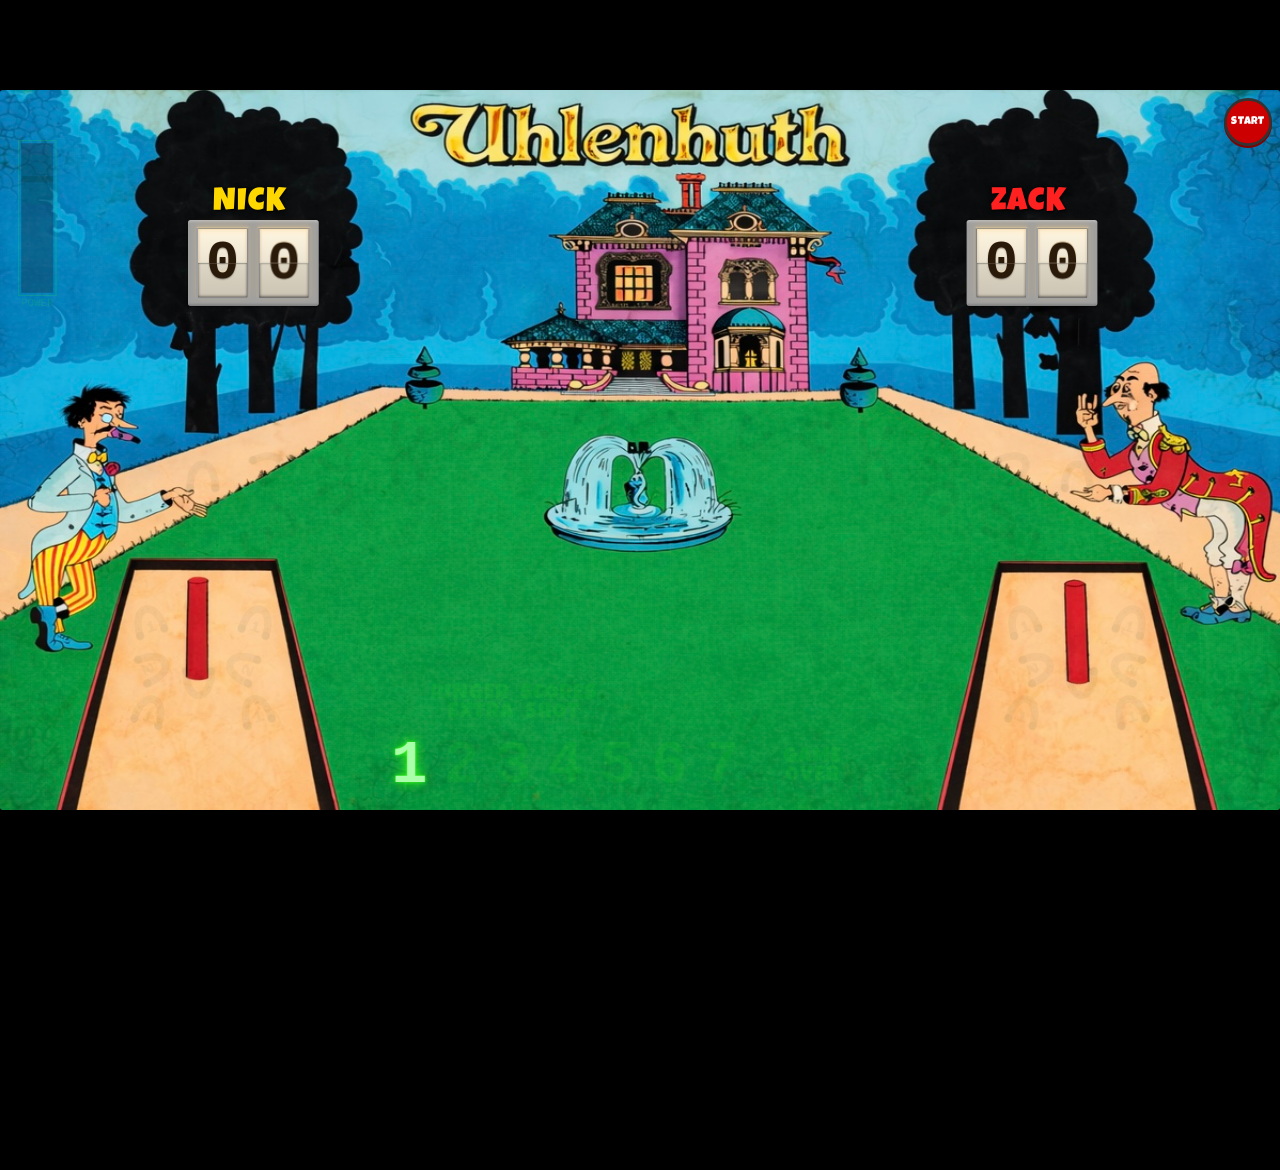
==== index.html @ fbfabd57 "Add sound system, power meter, and full-screen UI overhaul Rework game to 1920x1080 full-screen layo" ====
<!DOCTYPE html>
<html lang="en">
<head>
    <meta charset="UTF-8">
    <meta name="viewport" content="width=device-width, initial-scale=1.0">
    <title>Ringer</title>
    <link rel="stylesheet" href="css/style.css">
    <link href="https://fonts.googleapis.com/css2?family=Press+Start+2P&family=Luckiest+Guy&display=swap" rel="stylesheet">
</head>
<body>
    <div id="game-container">
        <canvas id="game-canvas"></canvas>

        <!-- Player 1 label + score ticker (left tree silhouette) -->
        <div class="player-label" id="label-p1">Nick</div>
        <div class="score-ticker" id="score-p1">
            <div class="digit" id="p1-tens">0</div>
            <div class="digit" id="p1-ones">0</div>
        </div>

        <!-- Player 2 label + score ticker (right tree silhouette) -->
        <div class="player-label" id="label-p2">Zack</div>
        <div class="score-ticker" id="score-p2">
            <div class="digit" id="p2-tens">0</div>
            <div class="digit" id="p2-ones">0</div>
        </div>

        <!-- Start button (demo) -->
        <button id="start-btn">START</button>
    </div>

    <script src="js/config.js"></script>
    <script src="js/flightpath.js"></script>
    <script src="js/horseshoe.js"></script>
    <script src="js/powermeter.js"></script>
    <script src="js/sound.js"></script>
    <script src="js/scoreticker.js"></script>
    <script src="js/game.js"></script>
    <script src="js/main.js"></script>
</body>
</html>
---- css/style.css ----
/* ============================================================
   Ringer — Styles
   ============================================================ */

* {
    margin: 0;
    padding: 0;
    box-sizing: border-box;
}

body {
    background: #000;
    overflow: hidden;
    cursor: default;
    user-select: none;
}

#game-container {
    position: relative;
    width: 1920px;
    height: 1080px;
    background-image: url('../images/new-game-background.jpg');
    background-size: 1920px 1080px;
    background-repeat: no-repeat;
    border-radius: 4px;
    overflow: hidden;
}

#game-canvas {
    position: absolute;
    top: 0;
    left: 0;
    width: 1920px;
    height: 1080px;
}

/* --- Player Labels --- */

.player-label {
    position: absolute;
    z-index: 10;
    font-family: 'Luckiest Guy', cursive;
    font-size: 48px;
    font-weight: normal;
    text-transform: uppercase;
    text-align: center;
    text-shadow:
        0 0 8px rgba(0,0,0,0.8),
        2px 2px 2px rgba(0,0,0,0.6);
    letter-spacing: 2px;
}

#label-p1 {
    left: 282px;
    top: 146px;
    width: 186px;
    color: #ffd700;
}

#label-p2 {
    left: 1450px;
    top: 146px;
    width: 186px;
    color: #ff2020;
}

/* --- Score Tickers --- */

.score-ticker {
    position: absolute;
    display: flex;
    gap: 12px;
    z-index: 10;
    padding: 10px 12px;
    background: #a0a0a0;
    border-radius: 4px;
    box-shadow:
        inset 0 2px 4px rgba(255,255,255,0.4),
        inset 0 -2px 4px rgba(0,0,0,0.3),
        0 1px 3px rgba(0,0,0,0.5);
}

#score-p1 {
    left: 282px;
    top: 195px;
}

#score-p2 {
    left: 1450px;
    top: 195px;
}

.digit {
    width: 80px;
    height: 109px;
    border: 3px solid #a0a0a0;
    border-top-color: #c8b898;
    border-radius: 3px;
    position: relative;
    overflow: hidden;
    perspective: 200px;
    background: #666;  /* visible as the split-line gap */
    box-shadow:
        0 -4px 12px rgba(255,200,100,0.2),
        0 -1px 4px rgba(255,220,150,0.15);
}

/* Shared styles for all flap faces */
.digit-upper,
.digit-lower,
.flap {
    position: absolute;
    left: 0;
    right: 0;
    height: 50%;        /* each half = 54.5px */
    color: #2a1a0a;
    font-family: 'Courier New', monospace;
    font-size: 83px;
    font-weight: bold;
    text-align: center;
    line-height: 109px;  /* full height so text is vertically centered across both halves */
    text-shadow:
        0 -1px 1px rgba(255,220,160,0.5),
        0 1px 2px rgba(0,0,0,0.4);
    backface-visibility: hidden;
    overflow: hidden;
}

/* --- Static upper half --- */
.digit-upper {
    top: 0;
    background: linear-gradient(to bottom, #fff6e0, #ece4d2);
    box-shadow:
        inset 0 4px 8px rgba(255,210,140,0.35),
        inset 0 1px 2px rgba(255,230,180,0.5),
        inset 2px 0 3px rgba(0,0,0,0.12),
        inset -2px 0 3px rgba(0,0,0,0.12);
}

/* --- Static lower half --- */
.digit-lower {
    bottom: 0;
    background: linear-gradient(to bottom, #ddd6c4, #ccc4b4);
    line-height: 0px;   /* shift text up so bottom half of glyph shows */
    box-shadow:
        inset 0 -2px 4px rgba(0,0,0,0.35),
        inset 2px 0 3px rgba(0,0,0,0.18),
        inset -2px 0 3px rgba(0,0,0,0.18);
}

/* --- Falling flap (top half, old value, folds downward) --- */
.flap-fall {
    top: 0;
    background: linear-gradient(to bottom, #fff6e0, #ece4d2);
    transform-origin: bottom center;
    animation: flap-fold-down 400ms ease-in forwards;
    z-index: 2;
    box-shadow:
        inset 0 4px 8px rgba(255,210,140,0.35),
        inset 0 1px 2px rgba(255,230,180,0.5),
        inset 2px 0 3px rgba(0,0,0,0.12),
        inset -2px 0 3px rgba(0,0,0,0.12);
}

/* --- Rising flap (bottom half, new value, folds up into place) --- */
.flap-rise {
    bottom: 0;
    background: linear-gradient(to bottom, #ddd6c4, #ccc4b4);
    line-height: 0px;
    transform-origin: top center;
    animation: flap-fold-up 400ms ease-out forwards;
    z-index: 2;
    box-shadow:
        inset 0 -2px 4px rgba(0,0,0,0.35),
        inset 2px 0 3px rgba(0,0,0,0.18),
        inset -2px 0 3px rgba(0,0,0,0.18);
}

@keyframes flap-fold-down {
    0%   { transform: rotateX(0deg); }
    100% { transform: rotateX(-90deg); }
}

@keyframes flap-fold-up {
    0%   { transform: rotateX(90deg); }
    100% { transform: rotateX(0deg); }
}

/* --- Start Button (Arcade) --- */

#start-btn {
    position: absolute;
    top: 12px;
    right: 12px;
    z-index: 20;
    width: 72px;
    height: 72px;
    border-radius: 50%;
    font-family: 'Luckiest Guy', cursive;
    font-size: 16px;
    letter-spacing: 1px;
    color: #fff;
    background: #cc0000;
    border: 4px solid #333;
    cursor: pointer;
    box-shadow: 0 3px 0 #800000;
    transition: all 0.1s ease;
}

#start-btn:hover {
    background: #dd1111;
}

#start-btn:active {
    transform: translateY(2px);
    box-shadow: 0 1px 0 #800000;
}
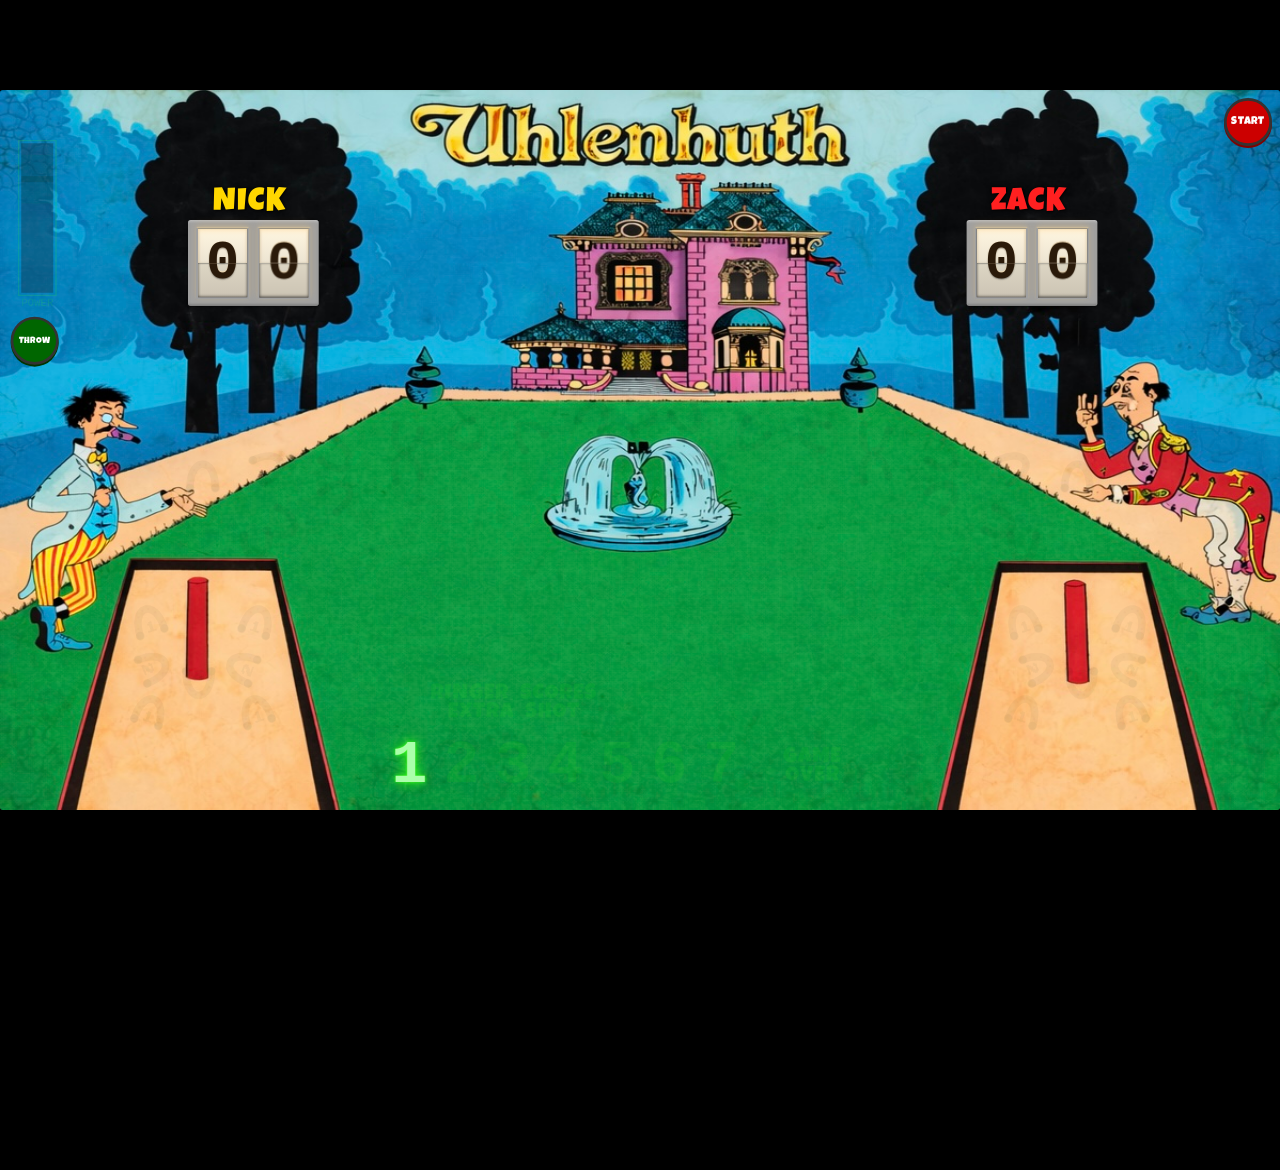
==== commit 6d20ed65: "Add THROW button below power meter for click-and-hold input Provides an alternative to spacebar — us" ====
--- a/index.html
+++ b/index.html
@@ -27,6 +27,9 @@
 
         <!-- Start button (demo) -->
         <button id="start-btn">START</button>
+
+        <!-- Throw button (press-and-hold, like spacebar) -->
+        <button id="throw-btn">THROW</button>
     </div>
 
     <script src="js/config.js"></script>
--- a/css/style.css
+++ b/css/style.css
@@ -215,3 +215,33 @@
     transform: translateY(2px);
     box-shadow: 0 1px 0 #800000;
 }
+
+/* --- Throw Button (below power meter) --- */
+
+#throw-btn {
+    position: absolute;
+    left: 16px;
+    top: 340px;
+    z-index: 20;
+    width: 72px;
+    height: 72px;
+    border-radius: 50%;
+    font-family: 'Luckiest Guy', cursive;
+    font-size: 13px;
+    letter-spacing: 1px;
+    color: #fff;
+    background: #006600;
+    border: 4px solid #333;
+    cursor: pointer;
+    box-shadow: 0 3px 0 #003300;
+    transition: all 0.1s ease;
+}
+
+#throw-btn:hover {
+    background: #008800;
+}
+
+#throw-btn:active {
+    transform: translateY(2px);
+    box-shadow: 0 1px 0 #003300;
+}
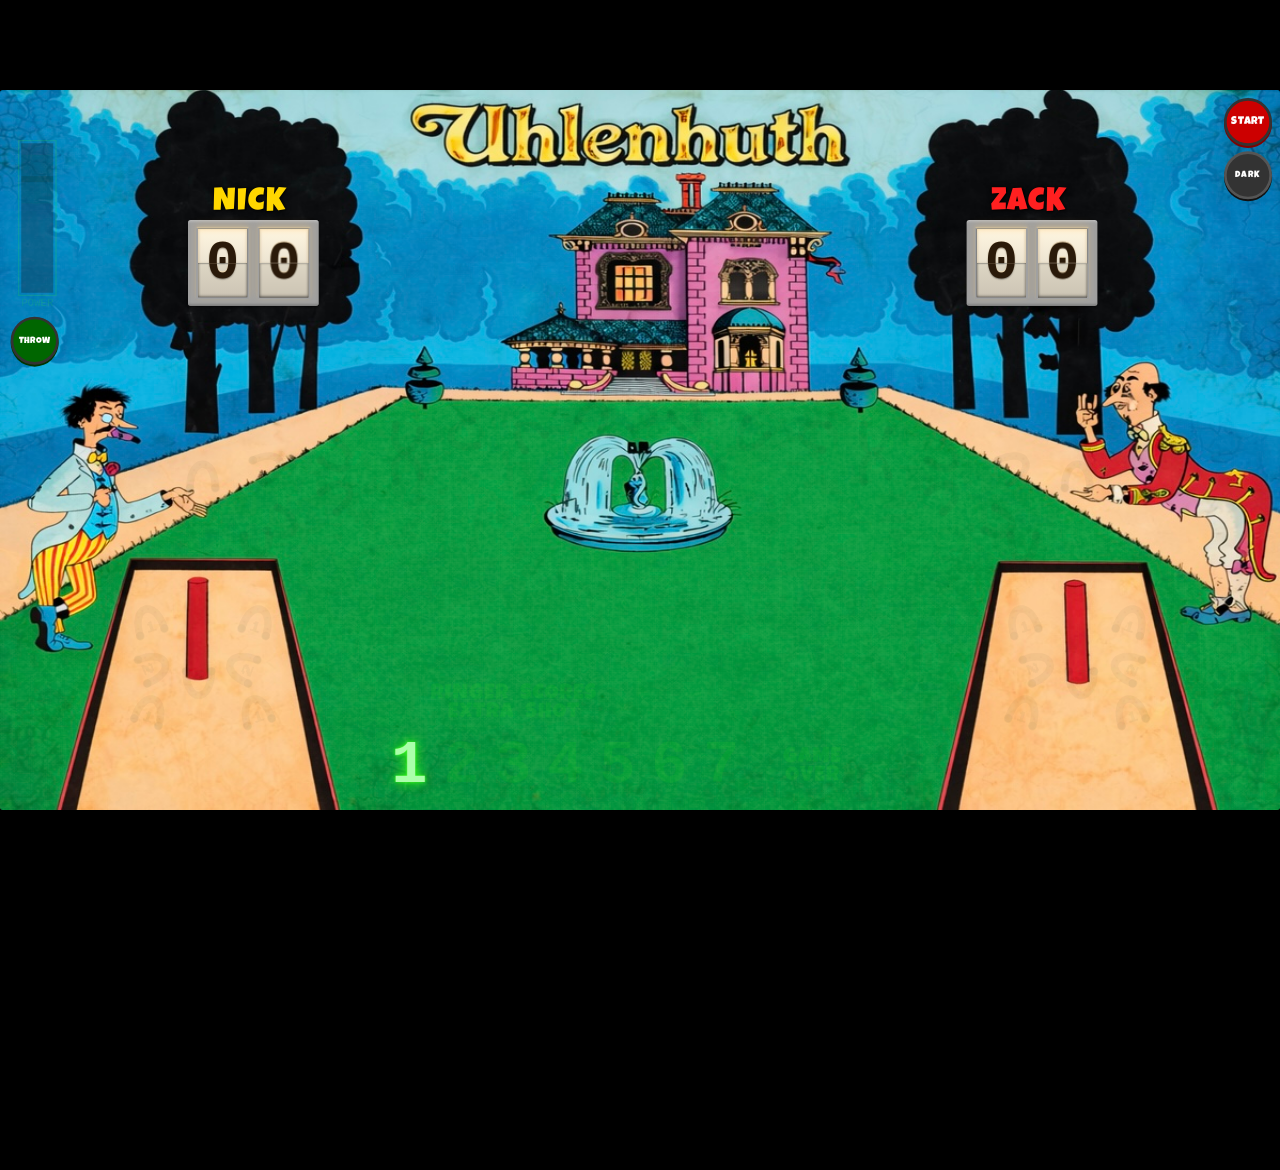
==== commit 43f36361: "Add dark mode overlay that dims background while preserving neon glow Adds a togglable semi-transpar" ====
--- a/index.html
+++ b/index.html
@@ -9,6 +9,7 @@
 </head>
 <body>
     <div id="game-container">
+        <div id="dark-overlay"></div>
         <canvas id="game-canvas"></canvas>
 
         <!-- Player 1 label + score ticker (left tree silhouette) -->
@@ -30,6 +31,9 @@
 
         <!-- Throw button (press-and-hold, like spacebar) -->
         <button id="throw-btn">THROW</button>
+
+        <!-- Dark mode toggle -->
+        <button id="dark-btn" title="Toggle Dark Mode (D)">DARK</button>
     </div>
 
     <script src="js/config.js"></script>
--- a/css/style.css
+++ b/css/style.css
@@ -32,6 +32,54 @@
     left: 0;
     width: 1920px;
     height: 1080px;
+    z-index: 2;
+}
+
+/* --- Dark Mode Overlay --- */
+
+#dark-overlay {
+    position: absolute;
+    top: 0;
+    left: 0;
+    width: 1920px;
+    height: 1080px;
+    background: rgba(0, 0, 0, 0.75);
+    z-index: 1;
+    pointer-events: none;
+    opacity: 0;
+    transition: opacity 0.3s ease;
+}
+
+#dark-overlay.active {
+    opacity: 1;
+}
+
+#dark-btn {
+    position: absolute;
+    top: 92px;
+    right: 12px;
+    z-index: 20;
+    width: 72px;
+    height: 72px;
+    border-radius: 50%;
+    font-family: 'Luckiest Guy', cursive;
+    font-size: 14px;
+    letter-spacing: 1px;
+    color: #fff;
+    background: #333;
+    border: 4px solid #555;
+    cursor: pointer;
+    box-shadow: 0 3px 0 #111;
+    transition: all 0.1s ease;
+}
+
+#dark-btn:hover {
+    background: #444;
+}
+
+#dark-btn:active {
+    transform: translateY(2px);
+    box-shadow: 0 1px 0 #111;
 }
 
 /* --- Player Labels --- */
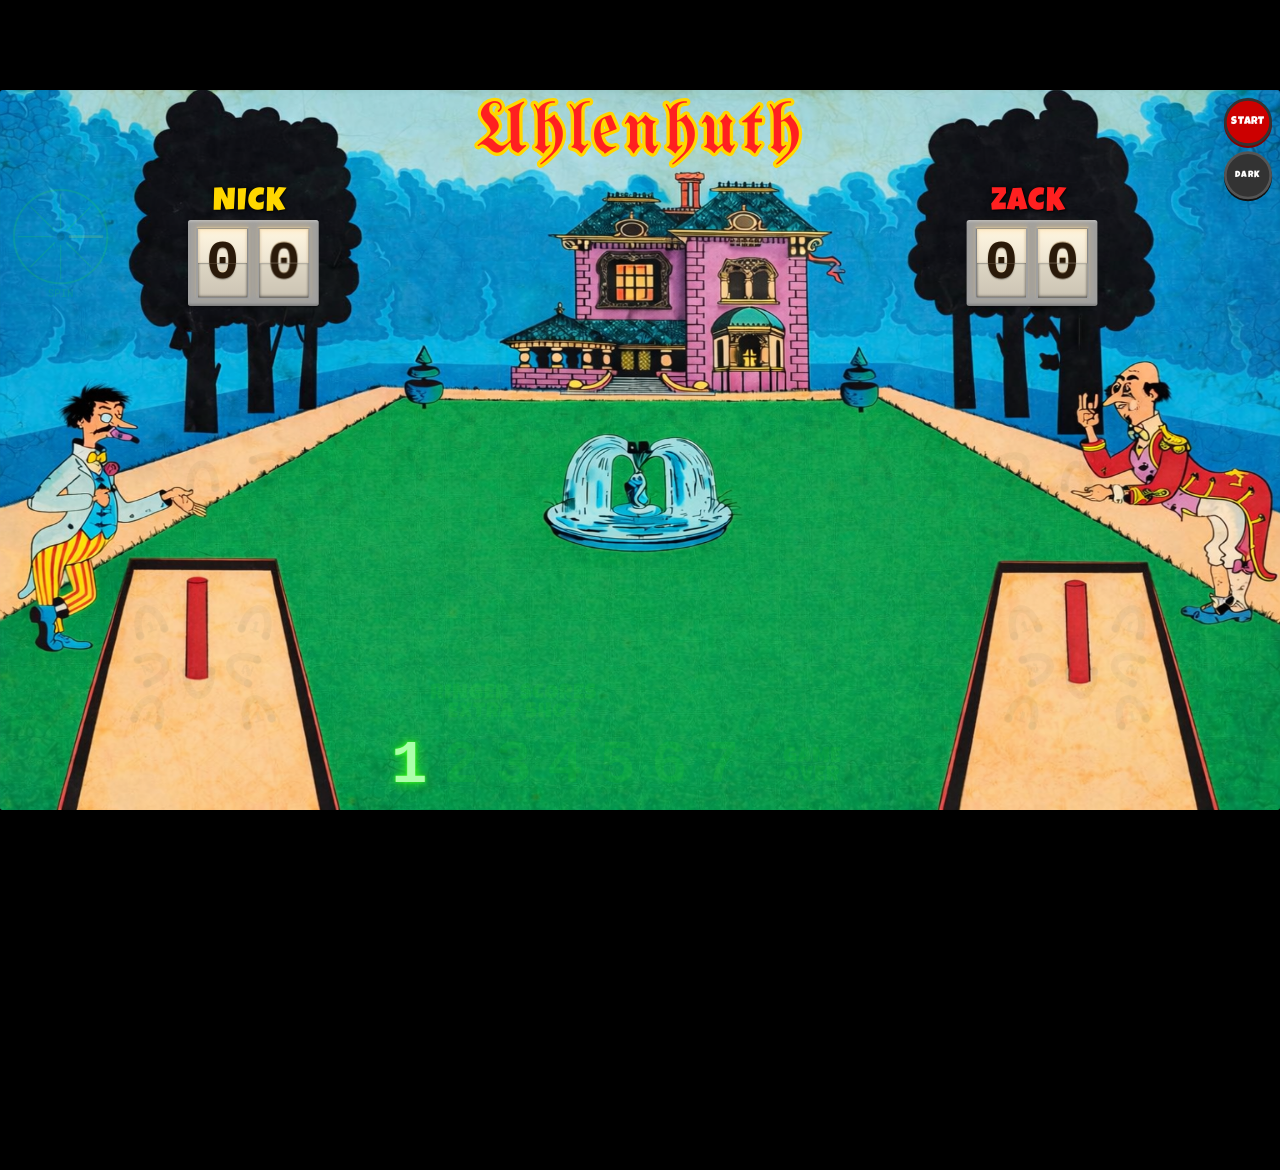
==== commit 99a7cd71: "Replace power meter with spinner wheel and add title text Swap the press-and-hold throw mechanic for" ====
--- a/index.html
+++ b/index.html
@@ -5,11 +5,12 @@
     <meta name="viewport" content="width=device-width, initial-scale=1.0">
     <title>Ringer</title>
     <link rel="stylesheet" href="css/style.css">
-    <link href="https://fonts.googleapis.com/css2?family=Press+Start+2P&family=Luckiest+Guy&display=swap" rel="stylesheet">
+    <link href="https://fonts.googleapis.com/css2?family=Press+Start+2P&family=Luckiest+Guy&family=UnifrakturMaguntia&display=swap" rel="stylesheet">
 </head>
 <body>
     <div id="game-container">
         <div id="dark-overlay"></div>
+        <div id="title-uhlenhuth">Uhlenhuth</div>
         <canvas id="game-canvas"></canvas>
 
         <!-- Player 1 label + score ticker (left tree silhouette) -->
@@ -29,9 +30,6 @@
         <!-- Start button (demo) -->
         <button id="start-btn">START</button>
 
-        <!-- Throw button (press-and-hold, like spacebar) -->
-        <button id="throw-btn">THROW</button>
-
         <!-- Dark mode toggle -->
         <button id="dark-btn" title="Toggle Dark Mode (D)">DARK</button>
     </div>
@@ -40,6 +38,7 @@
     <script src="js/flightpath.js"></script>
     <script src="js/horseshoe.js"></script>
     <script src="js/powermeter.js"></script>
+    <script src="js/spinnerwheel.js"></script>
     <script src="js/sound.js"></script>
     <script src="js/scoreticker.js"></script>
     <script src="js/game.js"></script>
--- a/css/style.css
+++ b/css/style.css
@@ -19,7 +19,7 @@
     position: relative;
     width: 1920px;
     height: 1080px;
-    background-image: url('../images/new-game-background.jpg');
+    background-image: url('../images/no-hoot.png');
     background-size: 1920px 1080px;
     background-repeat: no-repeat;
     border-radius: 4px;
@@ -82,6 +82,33 @@
     box-shadow: 0 1px 0 #111;
 }
 
+/* --- Title Text --- */
+
+#title-uhlenhuth {
+    position: absolute;
+    top: 7px;
+    left: 50%;
+    transform: translateX(-50%);
+    z-index: 10;
+    font-family: 'UnifrakturMaguntia', cursive;
+    font-size: 110px;
+    font-weight: normal;
+    letter-spacing: 6px;
+    white-space: nowrap;
+    color: #ff2020;
+    -webkit-text-stroke: 10px #ffd700;
+    paint-order: stroke fill;
+    transition: text-shadow 0.3s ease;
+}
+
+#dark-overlay.active ~ #title-uhlenhuth {
+    text-shadow:
+        0 0 4px rgba(255,32,32,0.6),
+        0 0 10px rgba(255,32,32,0.6),
+        0 0 18px rgba(255,32,32,0.18),
+        0 0 30px rgba(255,32,32,0.1);
+}
+
 /* --- Player Labels --- */
 
 .player-label {
@@ -266,30 +293,3 @@
 
 /* --- Throw Button (below power meter) --- */
 
-#throw-btn {
-    position: absolute;
-    left: 16px;
-    top: 340px;
-    z-index: 20;
-    width: 72px;
-    height: 72px;
-    border-radius: 50%;
-    font-family: 'Luckiest Guy', cursive;
-    font-size: 13px;
-    letter-spacing: 1px;
-    color: #fff;
-    background: #006600;
-    border: 4px solid #333;
-    cursor: pointer;
-    box-shadow: 0 3px 0 #003300;
-    transition: all 0.1s ease;
-}
-
-#throw-btn:hover {
-    background: #008800;
-}
-
-#throw-btn:active {
-    transform: translateY(2px);
-    box-shadow: 0 1px 0 #003300;
-}
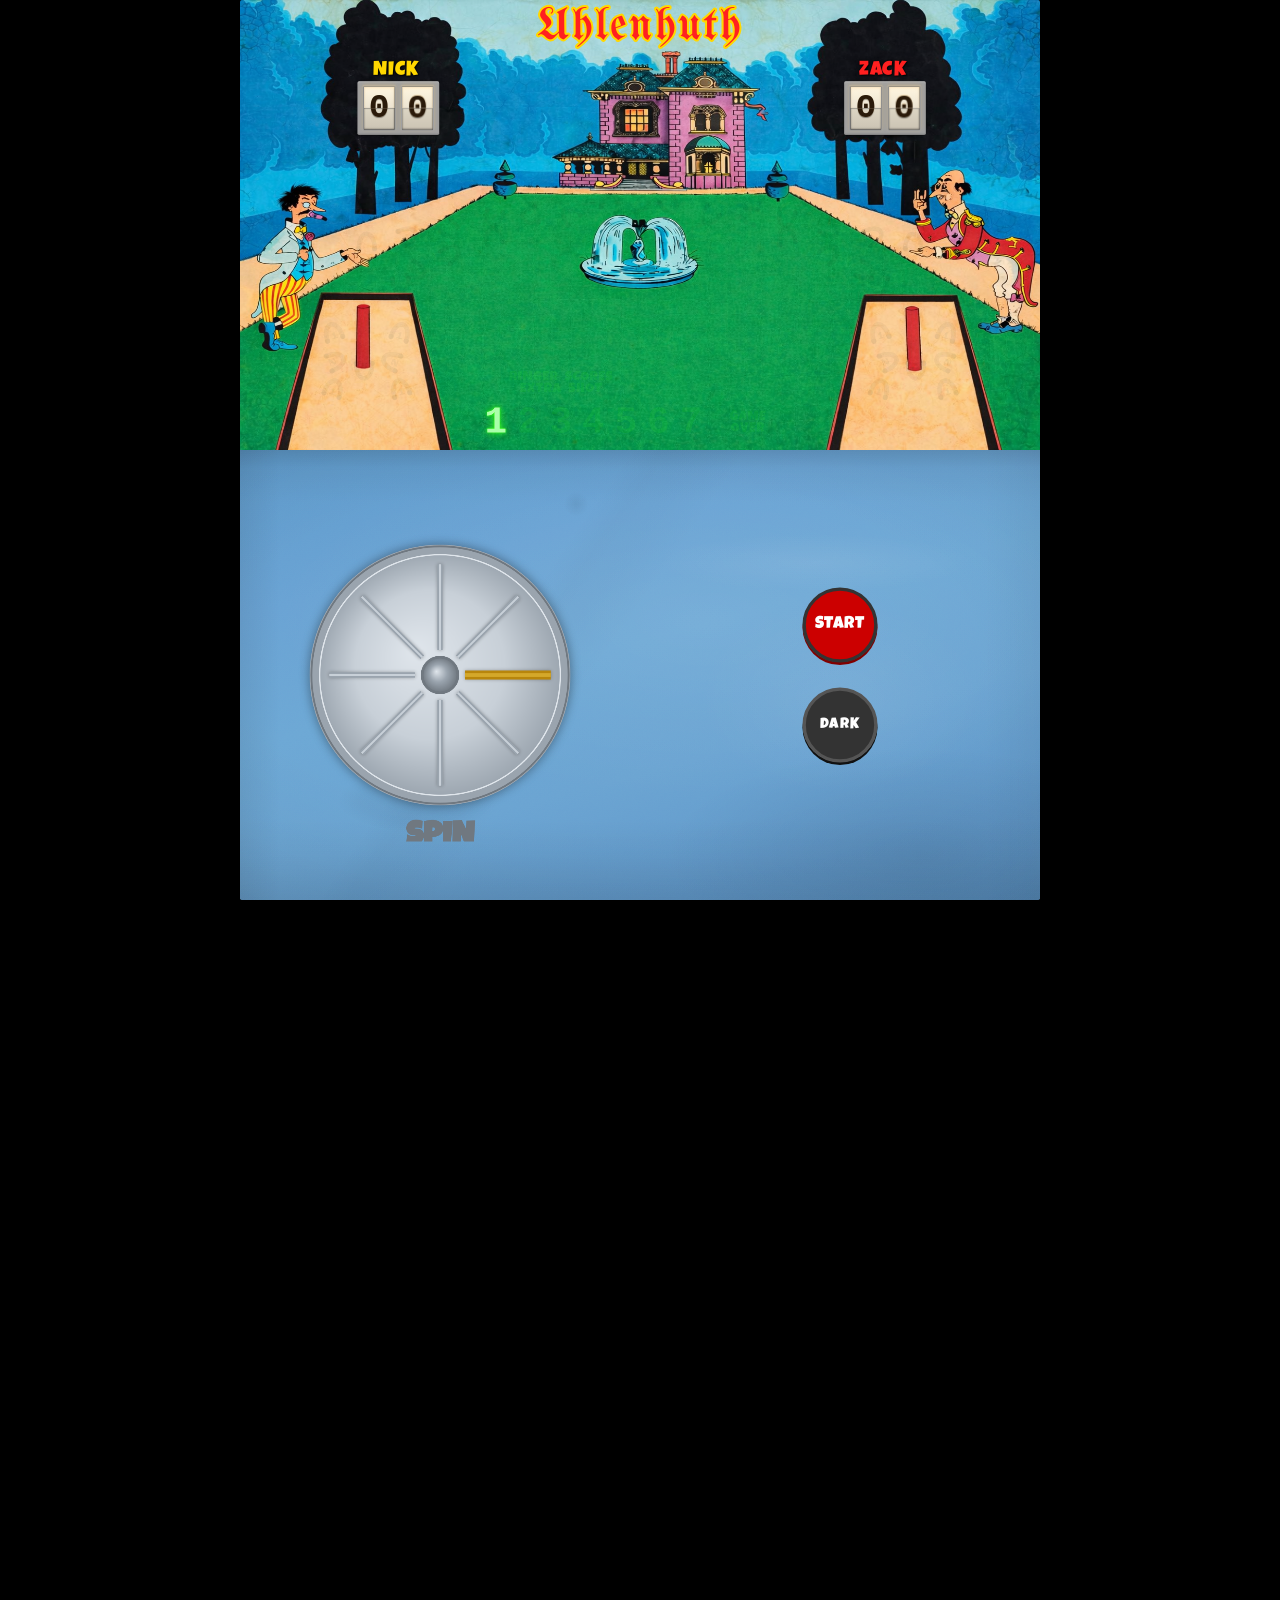
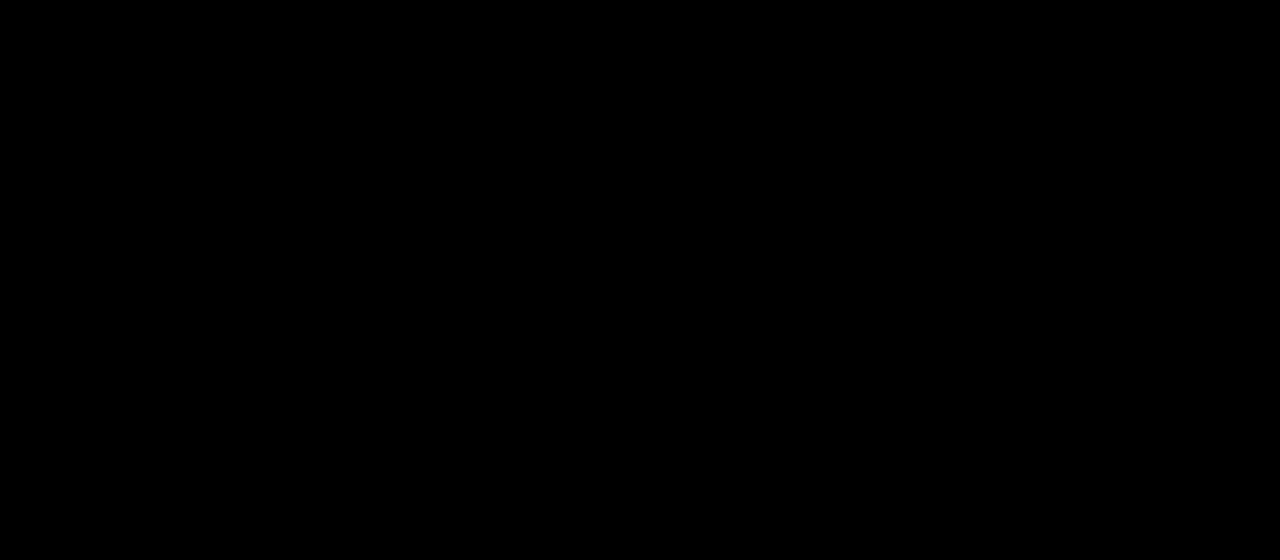
==== commit 0ec8da80: "Add arcade cabinet panel with dedicated spinner canvas and metallic wheel Move spinner wheel, start " ====
--- a/index.html
+++ b/index.html
@@ -8,30 +8,37 @@
     <link href="https://fonts.googleapis.com/css2?family=Press+Start+2P&family=Luckiest+Guy&family=UnifrakturMaguntia&display=swap" rel="stylesheet">
 </head>
 <body>
-    <div id="game-container">
-        <div id="dark-overlay"></div>
-        <div id="title-uhlenhuth">Uhlenhuth</div>
-        <canvas id="game-canvas"></canvas>
+    <div id="game-wrapper">
+        <div id="game-container">
+            <div id="dark-overlay"></div>
+            <div id="title-uhlenhuth">Uhlenhuth</div>
+            <canvas id="game-canvas"></canvas>
 
-        <!-- Player 1 label + score ticker (left tree silhouette) -->
-        <div class="player-label" id="label-p1">Nick</div>
-        <div class="score-ticker" id="score-p1">
-            <div class="digit" id="p1-tens">0</div>
-            <div class="digit" id="p1-ones">0</div>
+            <!-- Player 1 label + score ticker (left tree silhouette) -->
+            <div class="player-label" id="label-p1">Nick</div>
+            <div class="score-ticker" id="score-p1">
+                <div class="digit" id="p1-tens">0</div>
+                <div class="digit" id="p1-ones">0</div>
+            </div>
+
+            <!-- Player 2 label + score ticker (right tree silhouette) -->
+            <div class="player-label" id="label-p2">Zack</div>
+            <div class="score-ticker" id="score-p2">
+                <div class="digit" id="p2-tens">0</div>
+                <div class="digit" id="p2-ones">0</div>
+            </div>
         </div>
 
-        <!-- Player 2 label + score ticker (right tree silhouette) -->
-        <div class="player-label" id="label-p2">Zack</div>
-        <div class="score-ticker" id="score-p2">
-            <div class="digit" id="p2-tens">0</div>
-            <div class="digit" id="p2-ones">0</div>
+        <!-- Arcade Cabinet Panel -->
+        <div id="cabinet-panel">
+            <div id="cabinet-left">
+                <canvas id="spinner-canvas"></canvas>
+            </div>
+            <div id="cabinet-right">
+                <button id="start-btn">START</button>
+                <button id="dark-btn" title="Toggle Dark Mode (D)">DARK</button>
+            </div>
         </div>
-
-        <!-- Start button (demo) -->
-        <button id="start-btn">START</button>
-
-        <!-- Dark mode toggle -->
-        <button id="dark-btn" title="Toggle Dark Mode (D)">DARK</button>
     </div>
 
     <script src="js/config.js"></script>
--- a/css/style.css
+++ b/css/style.css
@@ -15,6 +15,12 @@
     user-select: none;
 }
 
+#game-wrapper {
+    position: relative;
+    width: 1920px;
+    height: 2160px;
+}
+
 #game-container {
     position: relative;
     width: 1920px;
@@ -22,8 +28,138 @@
     background-image: url('../images/no-hoot.png');
     background-size: 1920px 1080px;
     background-repeat: no-repeat;
-    border-radius: 4px;
+    border-radius: 4px 4px 0 0;
     overflow: hidden;
+}
+
+/* --- Arcade Cabinet Panel --- */
+
+#cabinet-panel {
+    width: 1920px;
+    height: 1080px;
+    background:
+        /* water stain / ring mark near bottom-left */
+        radial-gradient(ellipse 14% 10% at 22% 78%,
+            rgba(0,0,0,0.06) 0%,
+            rgba(0,0,0,0.03) 50%,
+            transparent 70%
+        ),
+        /* faded scuff — broad smear upper-right */
+        radial-gradient(ellipse 25% 8% at 72% 25%,
+            rgba(255,255,255,0.07) 0%,
+            transparent 80%
+        ),
+        /* dark blotch — small stain mid-left */
+        radial-gradient(ellipse 8% 12% at 15% 45%,
+            rgba(0,0,0,0.05) 0%,
+            transparent 70%
+        ),
+        /* lighter worn patch — where hands rest, right-center */
+        radial-gradient(ellipse 18% 22% at 75% 55%,
+            rgba(255,255,255,0.06) 0%,
+            rgba(255,255,255,0.02) 60%,
+            transparent 100%
+        ),
+        /* small dark spot near top center */
+        radial-gradient(circle 30px at 42% 12%,
+            rgba(0,0,0,0.06) 0%,
+            transparent 100%
+        ),
+        /* broad sun-bleached area — asymmetric, off-center */
+        radial-gradient(ellipse 55% 40% at 58% 38%,
+            rgba(255,255,255,0.07) 0%,
+            rgba(255,255,255,0.03) 50%,
+            transparent 100%
+        ),
+        /* worn shadow — bottom-right corner heavier than left */
+        radial-gradient(ellipse 40% 30% at 85% 90%,
+            rgba(0,0,0,0.09) 0%,
+            transparent 80%
+        ),
+        /* faint diagonal discoloration streak */
+        linear-gradient(125deg,
+            transparent 0%, transparent 35%,
+            rgba(0,0,0,0.025) 38%,
+            rgba(0,0,0,0.015) 42%,
+            transparent 46%,
+            transparent 100%
+        ),
+        /* worn edges — heavier top, uneven bottom */
+        linear-gradient(to bottom,
+            rgba(0,0,0,0.13) 0%,
+            rgba(0,0,0,0.04) 4%,
+            transparent 12%,
+            transparent 82%,
+            rgba(0,0,0,0.03) 90%,
+            rgba(0,0,0,0.10) 100%
+        ),
+        /* left edge slightly darker than right */
+        linear-gradient(to right,
+            rgba(0,0,0,0.07) 0%,
+            transparent 5%,
+            transparent 93%,
+            rgba(0,0,0,0.04) 100%
+        ),
+        /* asymmetric vignette — shifted toward bottom-right */
+        radial-gradient(ellipse 130% 110% at 45% 45%,
+            transparent 35%,
+            rgba(0,0,0,0.09) 100%
+        ),
+        /* base colour — organic diagonal variation */
+        linear-gradient(165deg,
+            #5f9bcc 0%,
+            #6aa3d4 25%,
+            #6da8d5 45%,
+            #6ba4d2 65%,
+            #6199cb 85%,
+            #5b93c5 100%
+        );
+    display: flex;
+    overflow: hidden;
+    border-radius: 0 0 4px 4px;
+    position: relative;
+}
+
+/* Noise grain overlay for texture */
+#cabinet-panel::before {
+    content: '';
+    position: absolute;
+    inset: 0;
+    background-image: url("data:image/svg+xml,%3Csvg xmlns='http://www.w3.org/2000/svg' width='300' height='300'%3E%3Cfilter id='n'%3E%3CfeTurbulence type='fractalNoise' baseFrequency='0.65' numOctaves='5' stitchTiles='stitch'/%3E%3C/filter%3E%3Crect width='100%25' height='100%25' filter='url(%23n)' opacity='0.15'/%3E%3C/svg%3E");
+    background-repeat: repeat;
+    mix-blend-mode: soft-light;
+    opacity: 0.35;
+    pointer-events: none;
+    z-index: 0;
+}
+
+/* Ensure children sit above the grain */
+#cabinet-panel > * {
+    position: relative;
+    z-index: 1;
+}
+
+#cabinet-left {
+    width: 960px;
+    height: 1080px;
+    display: flex;
+    align-items: center;
+    justify-content: center;
+}
+
+#spinner-canvas {
+    width: 800px;
+    height: 800px;
+}
+
+#cabinet-right {
+    width: 960px;
+    height: 1080px;
+    display: flex;
+    flex-direction: column;
+    align-items: center;
+    justify-content: center;
+    gap: 60px;
 }
 
 #game-canvas {
@@ -55,21 +191,17 @@
 }
 
 #dark-btn {
-    position: absolute;
-    top: 92px;
-    right: 12px;
-    z-index: 20;
-    width: 72px;
-    height: 72px;
+    width: 180px;
+    height: 180px;
     border-radius: 50%;
     font-family: 'Luckiest Guy', cursive;
-    font-size: 14px;
-    letter-spacing: 1px;
+    font-size: 36px;
+    letter-spacing: 2px;
     color: #fff;
     background: #333;
-    border: 4px solid #555;
+    border: 8px solid #555;
     cursor: pointer;
-    box-shadow: 0 3px 0 #111;
+    box-shadow: 0 6px 0 #111;
     transition: all 0.1s ease;
 }
 
@@ -78,8 +210,8 @@
 }
 
 #dark-btn:active {
-    transform: translateY(2px);
-    box-shadow: 0 1px 0 #111;
+    transform: translateY(4px);
+    box-shadow: 0 2px 0 #111;
 }
 
 /* --- Title Text --- */
@@ -109,6 +241,38 @@
         0 0 30px rgba(255,32,32,0.1);
 }
 
+#dark-overlay.active ~ .score-ticker {
+    background: #3a3a3a;
+    box-shadow:
+        inset 0 2px 4px rgba(255,255,255,0.08),
+        inset 0 -2px 4px rgba(0,0,0,0.5),
+        0 1px 3px rgba(0,0,0,0.7);
+    transition: background 0.3s ease, box-shadow 0.3s ease;
+}
+
+#dark-overlay.active ~ .score-ticker .digit-upper {
+    background: linear-gradient(to bottom, #fff6e0, #e8dcc8);
+    box-shadow:
+        inset 0 4px 10px rgba(255,210,140,0.5),
+        inset 0 1px 3px rgba(255,230,180,0.6),
+        inset 2px 0 3px rgba(0,0,0,0.12),
+        inset -2px 0 3px rgba(0,0,0,0.12);
+}
+
+#dark-overlay.active ~ .score-ticker .digit {
+    border-color: #4a4a4a;
+    border-top-color: #5a5248;
+}
+
+#dark-overlay.active ~ .score-ticker .digit-lower {
+    background: linear-gradient(to bottom, #d2cab8, #b8b0a0);
+    box-shadow:
+        inset 0 -3px 6px rgba(0,0,0,0.4),
+        inset 0 -1px 2px rgba(0,0,0,0.2),
+        inset 2px 0 3px rgba(0,0,0,0.2),
+        inset -2px 0 3px rgba(0,0,0,0.2);
+}
+
 /* --- Player Labels --- */
 
 .player-label {
@@ -153,6 +317,7 @@
         inset 0 2px 4px rgba(255,255,255,0.4),
         inset 0 -2px 4px rgba(0,0,0,0.3),
         0 1px 3px rgba(0,0,0,0.5);
+    transition: background 0.3s ease, box-shadow 0.3s ease;
 }
 
 #score-p1 {
@@ -264,21 +429,17 @@
 /* --- Start Button (Arcade) --- */
 
 #start-btn {
-    position: absolute;
-    top: 12px;
-    right: 12px;
-    z-index: 20;
-    width: 72px;
-    height: 72px;
+    width: 180px;
+    height: 180px;
     border-radius: 50%;
     font-family: 'Luckiest Guy', cursive;
-    font-size: 16px;
-    letter-spacing: 1px;
+    font-size: 40px;
+    letter-spacing: 2px;
     color: #fff;
     background: #cc0000;
-    border: 4px solid #333;
+    border: 8px solid #333;
     cursor: pointer;
-    box-shadow: 0 3px 0 #800000;
+    box-shadow: 0 6px 0 #800000;
     transition: all 0.1s ease;
 }
 
@@ -287,8 +448,8 @@
 }
 
 #start-btn:active {
-    transform: translateY(2px);
-    box-shadow: 0 1px 0 #800000;
+    transform: translateY(4px);
+    box-shadow: 0 2px 0 #800000;
 }
 
 /* --- Throw Button (below power meter) --- */
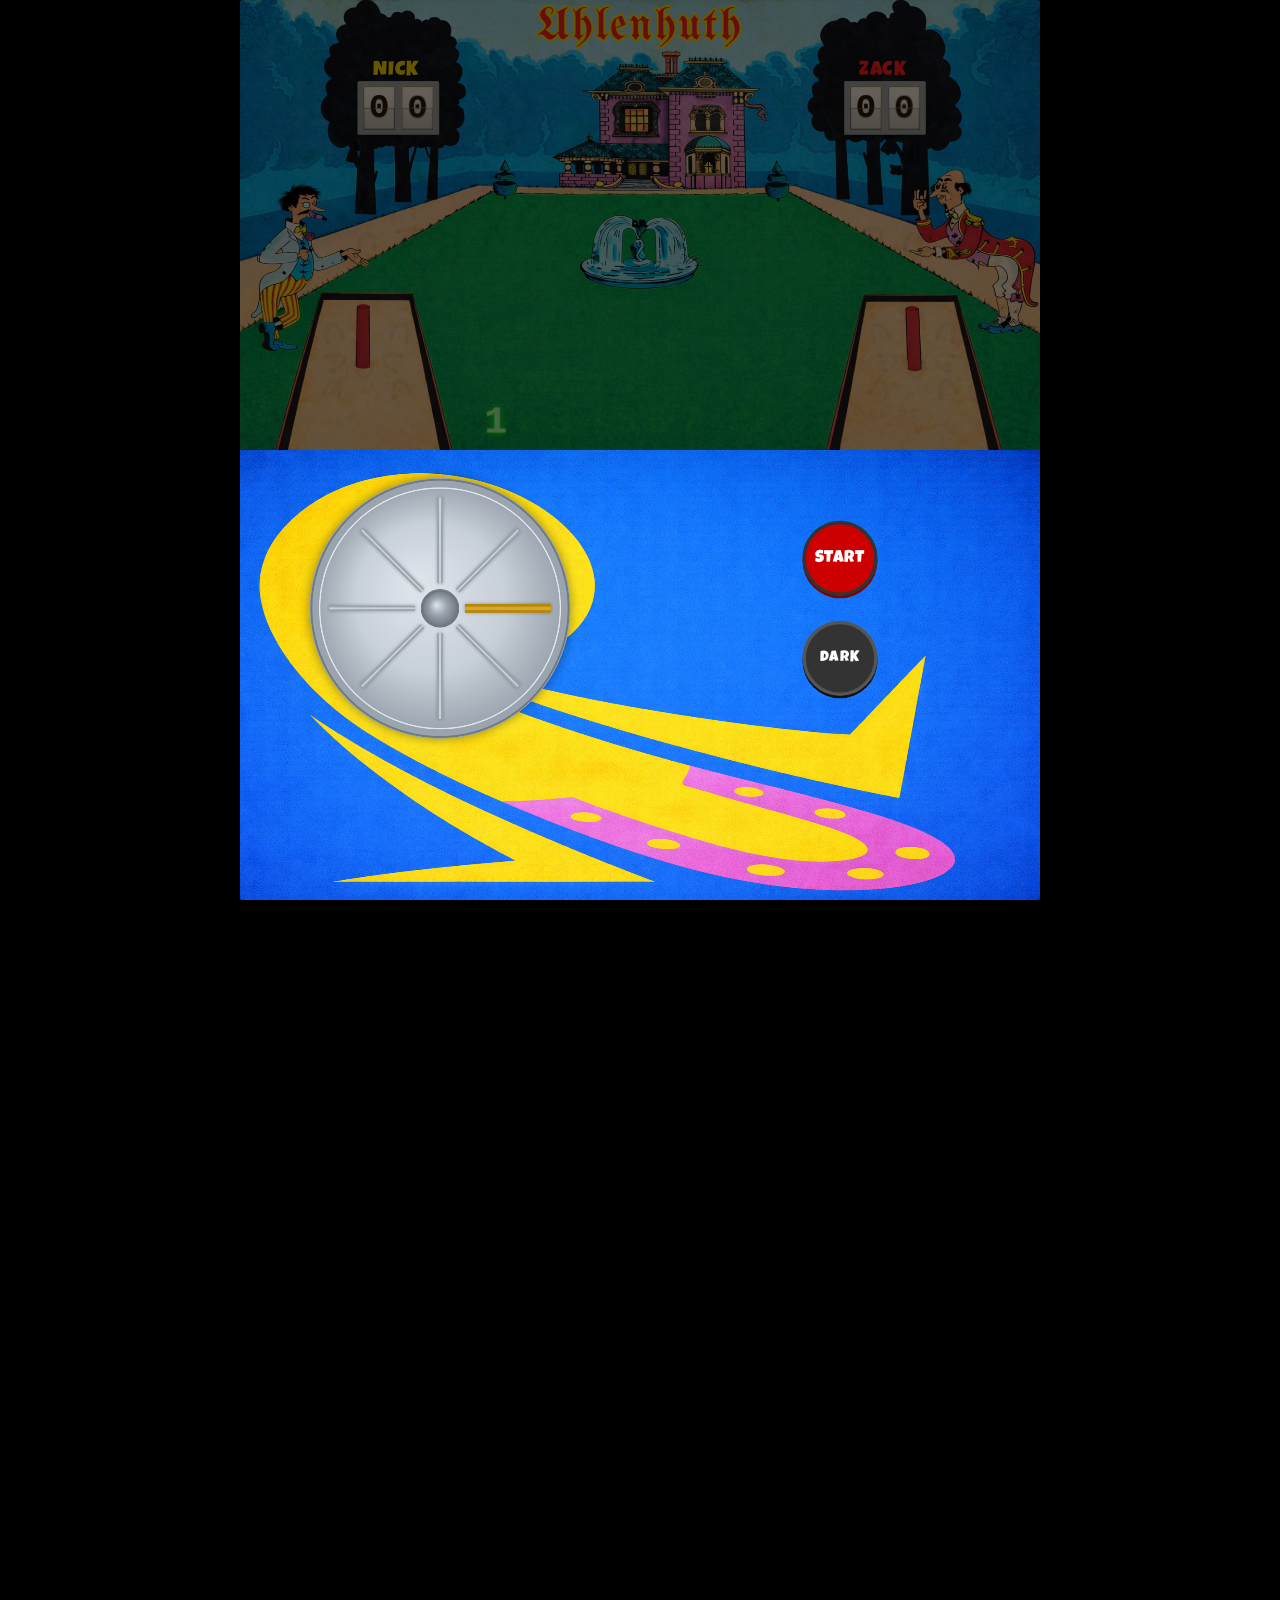
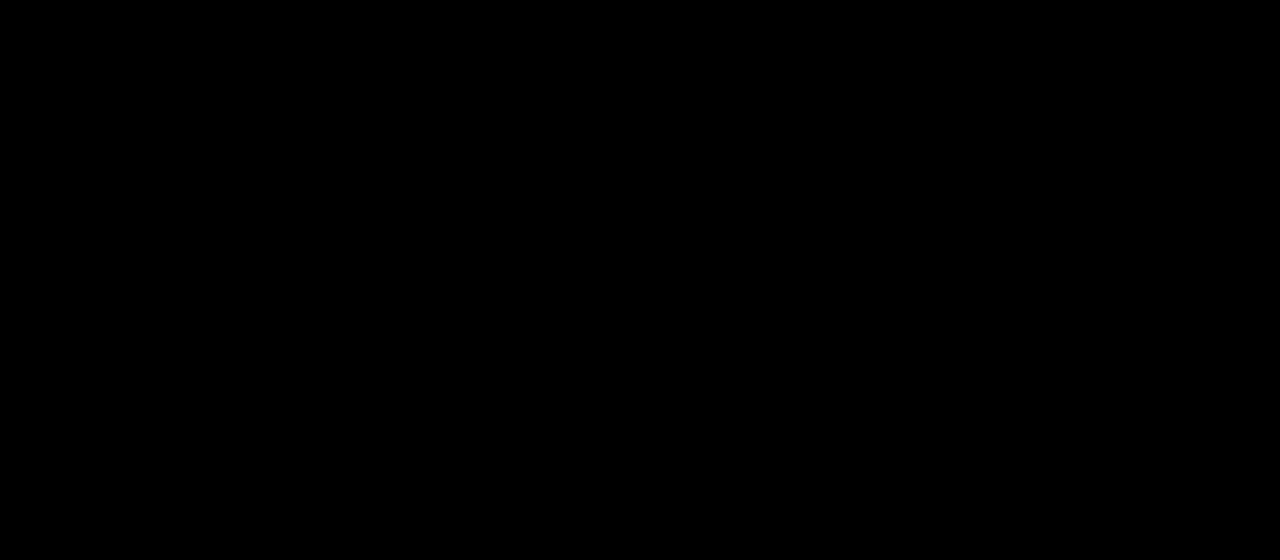
==== commit 6f607793: "Add dark mode dimming to cabinet panel and use cabinet background image Co-Authored-By: Claude Opus " ====
--- a/index.html
+++ b/index.html
@@ -29,8 +29,12 @@
             </div>
         </div>
 
+        <!-- Pre-game dim overlay (removed on Start) -->
+        <div id="pregame-dim"></div>
+
         <!-- Arcade Cabinet Panel -->
         <div id="cabinet-panel">
+            <div id="cabinet-dim"></div>
             <div id="cabinet-left">
                 <canvas id="spinner-canvas"></canvas>
             </div>
--- a/css/style.css
+++ b/css/style.css
@@ -37,103 +37,14 @@
 #cabinet-panel {
     width: 1920px;
     height: 1080px;
-    background:
-        /* water stain / ring mark near bottom-left */
-        radial-gradient(ellipse 14% 10% at 22% 78%,
-            rgba(0,0,0,0.06) 0%,
-            rgba(0,0,0,0.03) 50%,
-            transparent 70%
-        ),
-        /* faded scuff — broad smear upper-right */
-        radial-gradient(ellipse 25% 8% at 72% 25%,
-            rgba(255,255,255,0.07) 0%,
-            transparent 80%
-        ),
-        /* dark blotch — small stain mid-left */
-        radial-gradient(ellipse 8% 12% at 15% 45%,
-            rgba(0,0,0,0.05) 0%,
-            transparent 70%
-        ),
-        /* lighter worn patch — where hands rest, right-center */
-        radial-gradient(ellipse 18% 22% at 75% 55%,
-            rgba(255,255,255,0.06) 0%,
-            rgba(255,255,255,0.02) 60%,
-            transparent 100%
-        ),
-        /* small dark spot near top center */
-        radial-gradient(circle 30px at 42% 12%,
-            rgba(0,0,0,0.06) 0%,
-            transparent 100%
-        ),
-        /* broad sun-bleached area — asymmetric, off-center */
-        radial-gradient(ellipse 55% 40% at 58% 38%,
-            rgba(255,255,255,0.07) 0%,
-            rgba(255,255,255,0.03) 50%,
-            transparent 100%
-        ),
-        /* worn shadow — bottom-right corner heavier than left */
-        radial-gradient(ellipse 40% 30% at 85% 90%,
-            rgba(0,0,0,0.09) 0%,
-            transparent 80%
-        ),
-        /* faint diagonal discoloration streak */
-        linear-gradient(125deg,
-            transparent 0%, transparent 35%,
-            rgba(0,0,0,0.025) 38%,
-            rgba(0,0,0,0.015) 42%,
-            transparent 46%,
-            transparent 100%
-        ),
-        /* worn edges — heavier top, uneven bottom */
-        linear-gradient(to bottom,
-            rgba(0,0,0,0.13) 0%,
-            rgba(0,0,0,0.04) 4%,
-            transparent 12%,
-            transparent 82%,
-            rgba(0,0,0,0.03) 90%,
-            rgba(0,0,0,0.10) 100%
-        ),
-        /* left edge slightly darker than right */
-        linear-gradient(to right,
-            rgba(0,0,0,0.07) 0%,
-            transparent 5%,
-            transparent 93%,
-            rgba(0,0,0,0.04) 100%
-        ),
-        /* asymmetric vignette — shifted toward bottom-right */
-        radial-gradient(ellipse 130% 110% at 45% 45%,
-            transparent 35%,
-            rgba(0,0,0,0.09) 100%
-        ),
-        /* base colour — organic diagonal variation */
-        linear-gradient(165deg,
-            #5f9bcc 0%,
-            #6aa3d4 25%,
-            #6da8d5 45%,
-            #6ba4d2 65%,
-            #6199cb 85%,
-            #5b93c5 100%
-        );
+    background: url('../images/cabinet.png') center / 1920px 1080px no-repeat;
     display: flex;
     overflow: hidden;
     border-radius: 0 0 4px 4px;
     position: relative;
 }
 
-/* Noise grain overlay for texture */
-#cabinet-panel::before {
-    content: '';
-    position: absolute;
-    inset: 0;
-    background-image: url("data:image/svg+xml,%3Csvg xmlns='http://www.w3.org/2000/svg' width='300' height='300'%3E%3Cfilter id='n'%3E%3CfeTurbulence type='fractalNoise' baseFrequency='0.65' numOctaves='5' stitchTiles='stitch'/%3E%3C/filter%3E%3Crect width='100%25' height='100%25' filter='url(%23n)' opacity='0.15'/%3E%3C/svg%3E");
-    background-repeat: repeat;
-    mix-blend-mode: soft-light;
-    opacity: 0.35;
-    pointer-events: none;
-    z-index: 0;
-}
-
-/* Ensure children sit above the grain */
+/* Ensure children sit above the background */
 #cabinet-panel > * {
     position: relative;
     z-index: 1;
@@ -145,6 +56,7 @@
     display: flex;
     align-items: center;
     justify-content: center;
+    padding-bottom: 320px;
 }
 
 #spinner-canvas {
@@ -160,6 +72,7 @@
     align-items: center;
     justify-content: center;
     gap: 60px;
+    padding-bottom: 320px;
 }
 
 #game-canvas {
@@ -169,6 +82,24 @@
     width: 1920px;
     height: 1080px;
     z-index: 2;
+}
+
+/* --- Pre-game Dim Overlay --- */
+
+#pregame-dim {
+    position: absolute;
+    top: 0;
+    left: 0;
+    width: 1920px;
+    height: 1080px;
+    background: rgba(0, 0, 0, 0.6);
+    z-index: 100;
+    pointer-events: none;
+    transition: opacity 0.5s ease;
+}
+
+#pregame-dim.hidden {
+    opacity: 0;
 }
 
 /* --- Dark Mode Overlay --- */
@@ -212,6 +143,42 @@
 #dark-btn:active {
     transform: translateY(4px);
     box-shadow: 0 2px 0 #111;
+}
+
+/* --- Cabinet Dark Mode Overlay --- */
+
+#cabinet-dim {
+    position: absolute;
+    top: 0;
+    left: 0;
+    width: 1920px;
+    height: 1080px;
+    background: rgba(0, 0, 0, 0.5);
+    z-index: 2;
+    pointer-events: none;
+    opacity: 0;
+    transition: opacity 0.3s ease;
+}
+
+#cabinet-dim.active {
+    opacity: 1;
+}
+
+/* Lift interactive elements above the cabinet dim overlay, with their own lighter dim */
+#cabinet-panel.dark #cabinet-left,
+#cabinet-panel.dark #cabinet-right {
+    z-index: 3;
+}
+
+#cabinet-panel.dark #spinner-canvas {
+    filter: brightness(0.775);
+    transition: filter 0.3s ease;
+}
+
+#cabinet-panel.dark #start-btn,
+#cabinet-panel.dark #dark-btn {
+    filter: brightness(0.775);
+    transition: filter 0.3s ease;
 }
 
 /* --- Title Text --- */
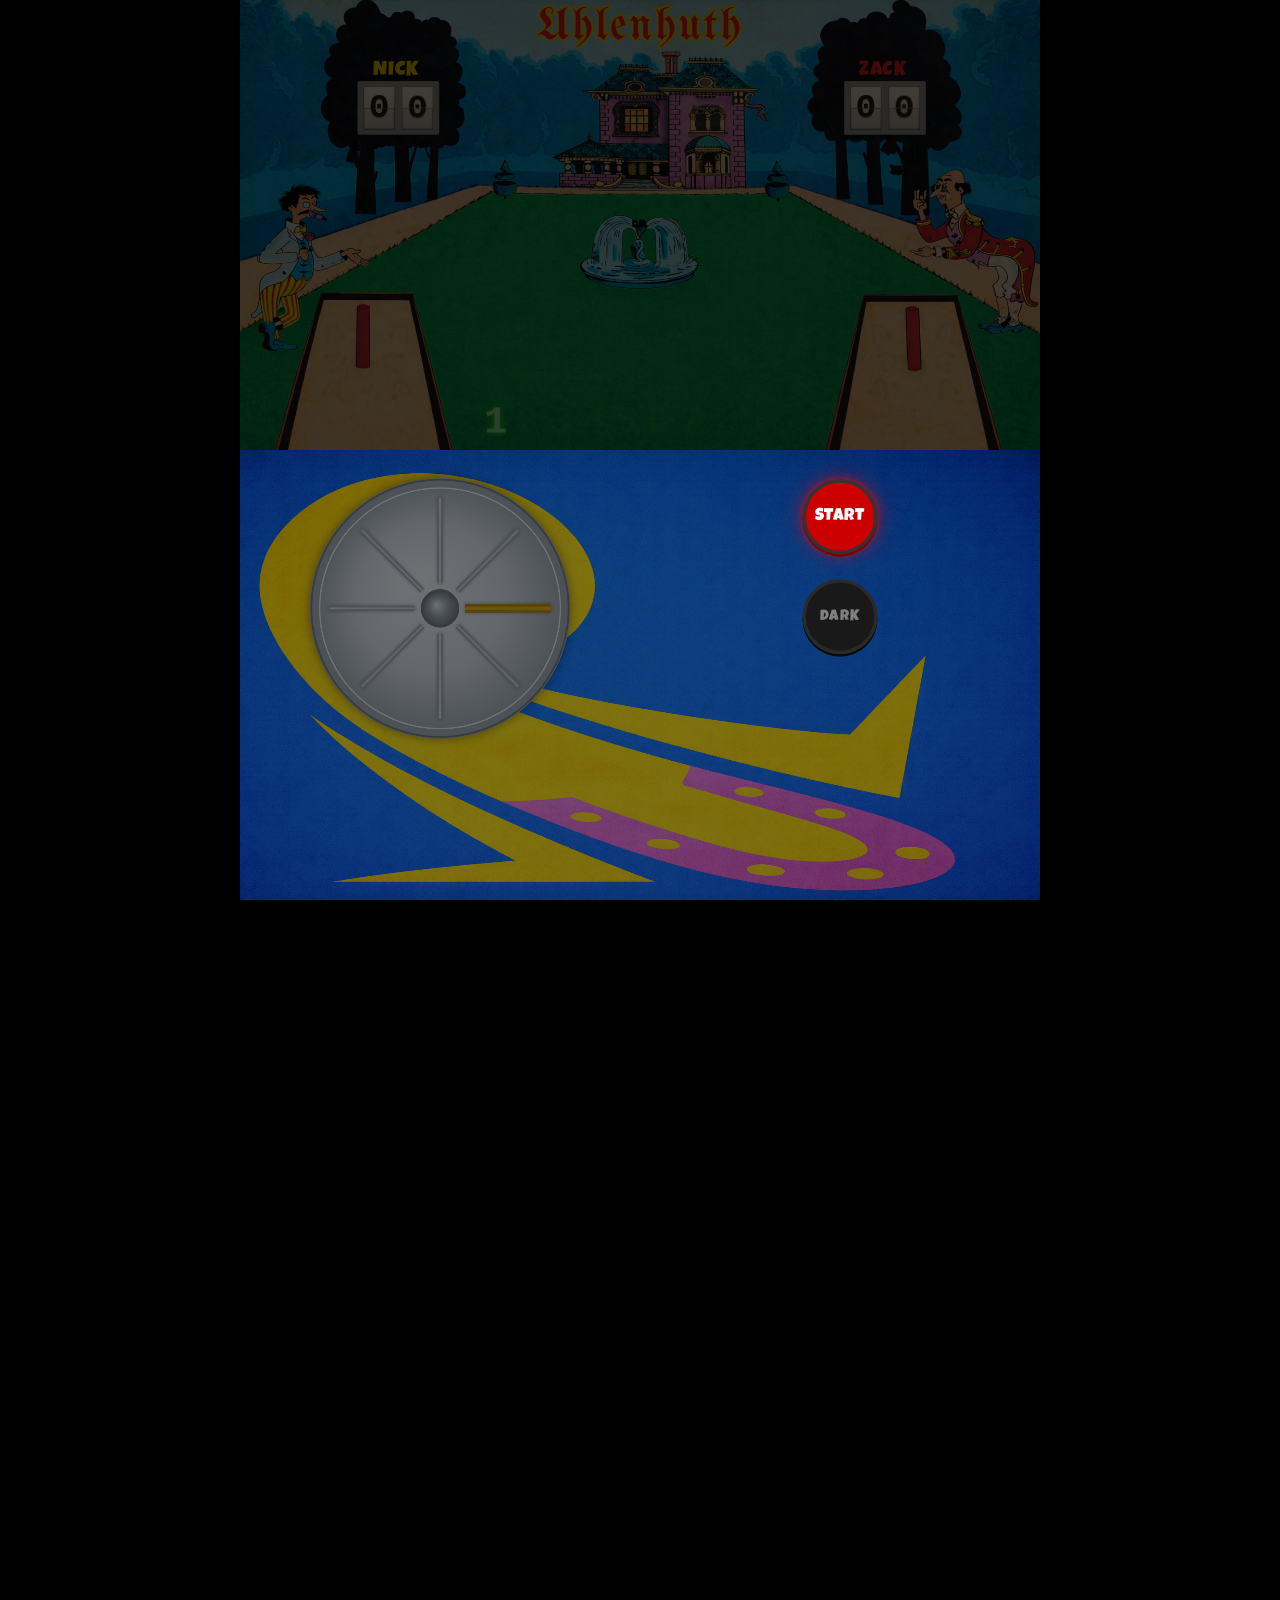
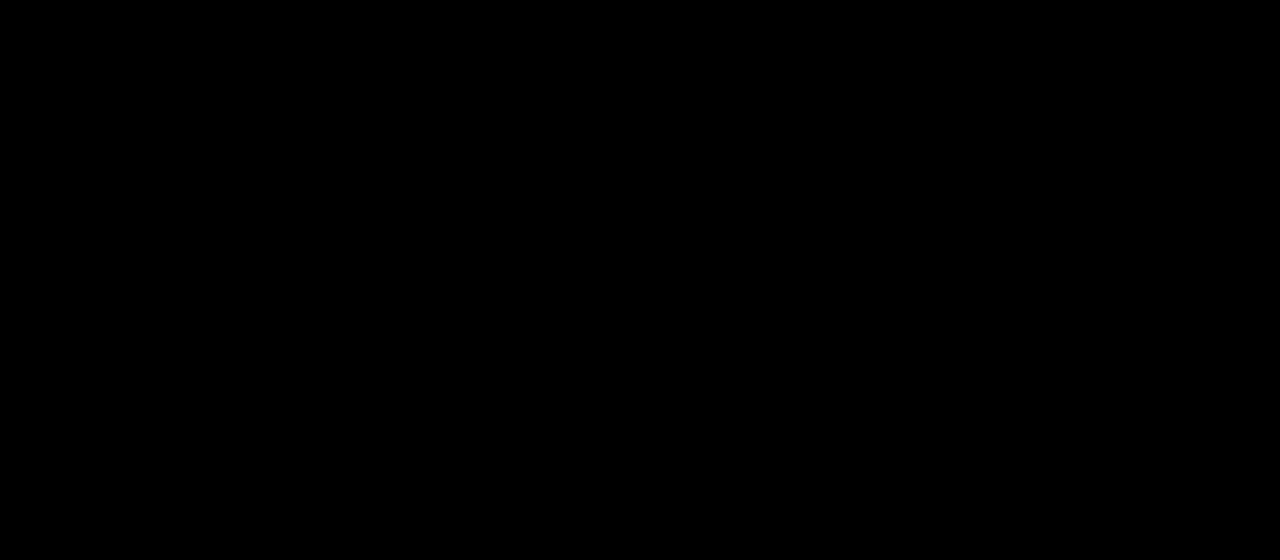
==== commit f13b8007: "Add pregame dim overlays with glowing Start button Use high z-index overlays to fully dim all elemen" ====
--- a/index.html
+++ b/index.html
@@ -11,6 +11,7 @@
     <div id="game-wrapper">
         <div id="game-container">
             <div id="dark-overlay"></div>
+            <div id="pregame-dim"></div>
             <div id="title-uhlenhuth">Uhlenhuth</div>
             <canvas id="game-canvas"></canvas>
 
@@ -29,19 +30,16 @@
             </div>
         </div>
 
-        <!-- Pre-game dim overlay (removed on Start) -->
-        <div id="pregame-dim"></div>
-
         <!-- Arcade Cabinet Panel -->
         <div id="cabinet-panel">
             <div id="cabinet-dim"></div>
+            <div id="pregame-cabinet-dim"></div>
             <div id="cabinet-left">
                 <canvas id="spinner-canvas"></canvas>
             </div>
-            <div id="cabinet-right">
-                <button id="start-btn">START</button>
-                <button id="dark-btn" title="Toggle Dark Mode (D)">DARK</button>
-            </div>
+            <div id="cabinet-right"></div>
+            <button id="start-btn">START</button>
+            <button id="dark-btn" title="Toggle Dark Mode (D)">DARK</button>
         </div>
     </div>
 
--- a/css/style.css
+++ b/css/style.css
@@ -84,7 +84,7 @@
     z-index: 2;
 }
 
-/* --- Pre-game Dim Overlay --- */
+/* --- Pre-game Dim Overlays (cover everything before Start) --- */
 
 #pregame-dim {
     position: absolute;
@@ -92,13 +92,29 @@
     left: 0;
     width: 1920px;
     height: 1080px;
-    background: rgba(0, 0, 0, 0.6);
+    background: rgba(0, 0, 0, 0.75);
     z-index: 100;
     pointer-events: none;
     transition: opacity 0.5s ease;
 }
 
 #pregame-dim.hidden {
+    opacity: 0;
+}
+
+#pregame-cabinet-dim {
+    position: absolute;
+    top: 0;
+    left: 0;
+    width: 1920px;
+    height: 1080px;
+    background: rgba(0, 0, 0, 0.5);
+    z-index: 100;
+    pointer-events: none;
+    transition: opacity 0.5s ease;
+}
+
+#pregame-cabinet-dim.hidden {
     opacity: 0;
 }
 
@@ -122,6 +138,10 @@
 }
 
 #dark-btn {
+    position: absolute;
+    z-index: 1;
+    left: 1350px;
+    top: 310px;
     width: 180px;
     height: 180px;
     border-radius: 50%;
@@ -396,6 +416,10 @@
 /* --- Start Button (Arcade) --- */
 
 #start-btn {
+    position: absolute;
+    z-index: 101;
+    left: 1350px;
+    top: 70px;
     width: 180px;
     height: 180px;
     border-radius: 50%;
@@ -406,12 +430,21 @@
     background: #cc0000;
     border: 8px solid #333;
     cursor: pointer;
-    box-shadow: 0 6px 0 #800000;
+    box-shadow:
+        0 6px 0 #800000,
+        0 0 15px rgba(255, 0, 0, 0.6),
+        0 0 40px rgba(255, 0, 0, 0.4),
+        0 0 80px rgba(255, 0, 0, 0.2);
     transition: all 0.1s ease;
 }
 
 #start-btn:hover {
     background: #dd1111;
+    box-shadow:
+        0 6px 0 #800000,
+        0 0 20px rgba(255, 0, 0, 0.8),
+        0 0 50px rgba(255, 0, 0, 0.5),
+        0 0 100px rgba(255, 0, 0, 0.3);
 }
 
 #start-btn:active {
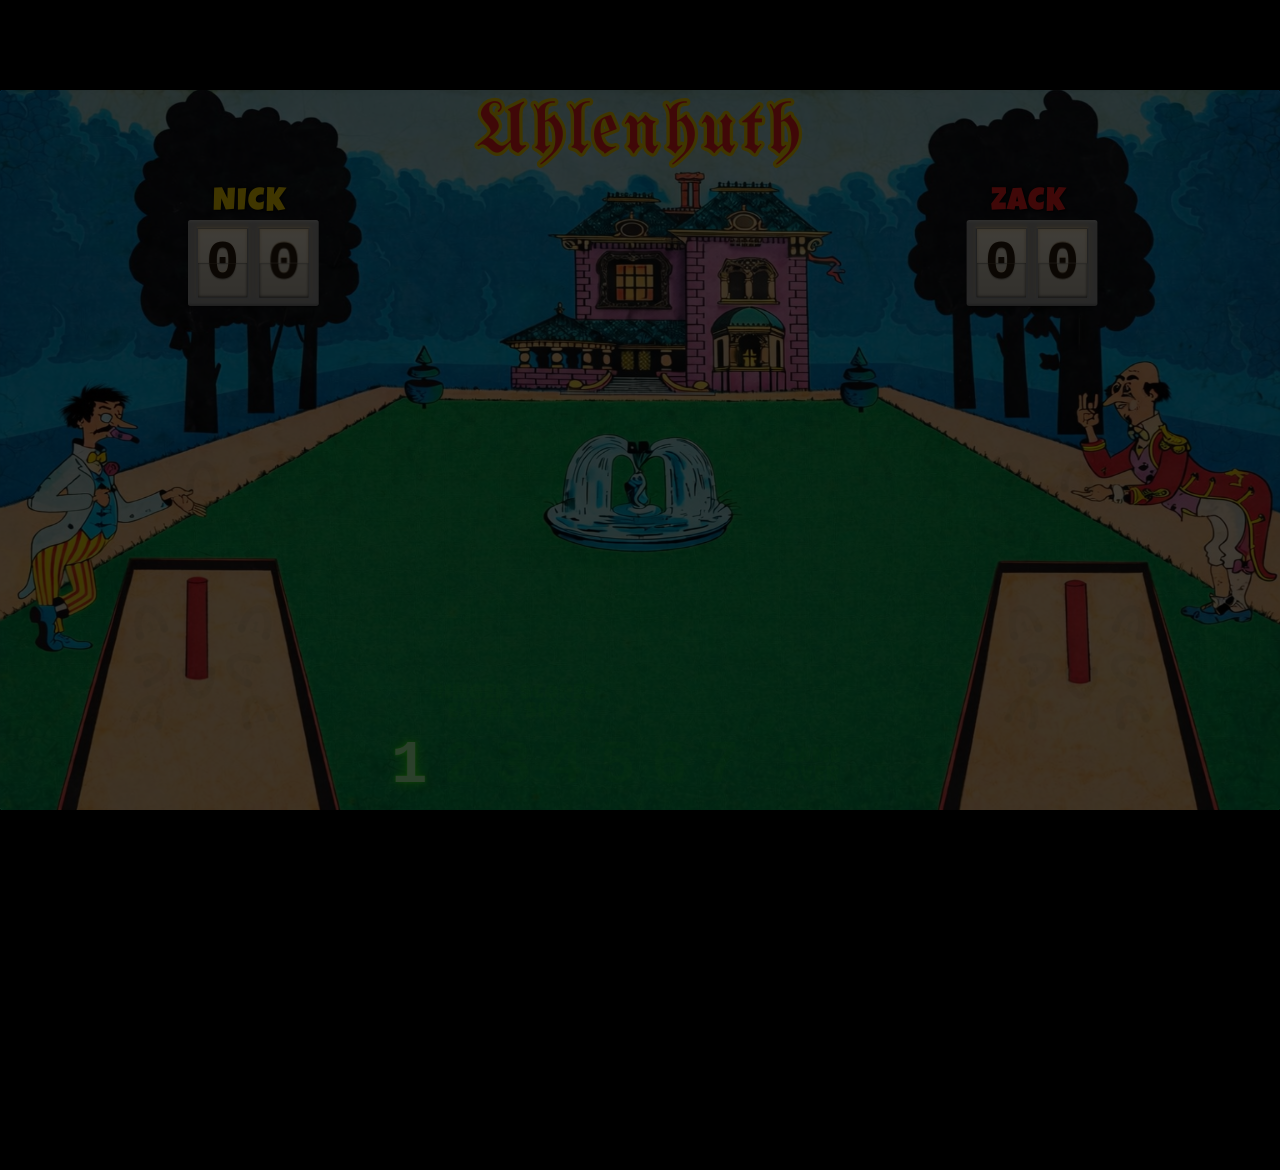
==== commit 2f7749fd: "Replace cabinet UI with USB spinner input and add velocity-based flight physics Switch from on-scree" ====
--- a/index.html
+++ b/index.html
@@ -30,17 +30,6 @@
             </div>
         </div>
 
-        <!-- Arcade Cabinet Panel -->
-        <div id="cabinet-panel">
-            <div id="cabinet-dim"></div>
-            <div id="pregame-cabinet-dim"></div>
-            <div id="cabinet-left">
-                <canvas id="spinner-canvas"></canvas>
-            </div>
-            <div id="cabinet-right"></div>
-            <button id="start-btn">START</button>
-            <button id="dark-btn" title="Toggle Dark Mode (D)">DARK</button>
-        </div>
     </div>
 
     <script src="js/config.js"></script>
--- a/css/style.css
+++ b/css/style.css
@@ -18,7 +18,7 @@
 #game-wrapper {
     position: relative;
     width: 1920px;
-    height: 2160px;
+    height: 1080px;
 }
 
 #game-container {
@@ -28,52 +28,10 @@
     background-image: url('../images/no-hoot.png');
     background-size: 1920px 1080px;
     background-repeat: no-repeat;
-    border-radius: 4px 4px 0 0;
-    overflow: hidden;
-}
-
-/* --- Arcade Cabinet Panel --- */
-
-#cabinet-panel {
-    width: 1920px;
-    height: 1080px;
-    background: url('../images/cabinet.png') center / 1920px 1080px no-repeat;
-    display: flex;
-    overflow: hidden;
-    border-radius: 0 0 4px 4px;
-    position: relative;
-}
-
-/* Ensure children sit above the background */
-#cabinet-panel > * {
-    position: relative;
-    z-index: 1;
-}
-
-#cabinet-left {
-    width: 960px;
-    height: 1080px;
-    display: flex;
-    align-items: center;
-    justify-content: center;
-    padding-bottom: 320px;
-}
-
-#spinner-canvas {
-    width: 800px;
-    height: 800px;
-}
-
-#cabinet-right {
-    width: 960px;
-    height: 1080px;
-    display: flex;
-    flex-direction: column;
-    align-items: center;
-    justify-content: center;
-    gap: 60px;
-    padding-bottom: 320px;
-}
+    border-radius: 4px;
+    overflow: hidden;
+}
+
 
 #game-canvas {
     position: absolute;
@@ -102,21 +60,6 @@
     opacity: 0;
 }
 
-#pregame-cabinet-dim {
-    position: absolute;
-    top: 0;
-    left: 0;
-    width: 1920px;
-    height: 1080px;
-    background: rgba(0, 0, 0, 0.5);
-    z-index: 100;
-    pointer-events: none;
-    transition: opacity 0.5s ease;
-}
-
-#pregame-cabinet-dim.hidden {
-    opacity: 0;
-}
 
 /* --- Dark Mode Overlay --- */
 
@@ -137,69 +80,6 @@
     opacity: 1;
 }
 
-#dark-btn {
-    position: absolute;
-    z-index: 1;
-    left: 1350px;
-    top: 310px;
-    width: 180px;
-    height: 180px;
-    border-radius: 50%;
-    font-family: 'Luckiest Guy', cursive;
-    font-size: 36px;
-    letter-spacing: 2px;
-    color: #fff;
-    background: #333;
-    border: 8px solid #555;
-    cursor: pointer;
-    box-shadow: 0 6px 0 #111;
-    transition: all 0.1s ease;
-}
-
-#dark-btn:hover {
-    background: #444;
-}
-
-#dark-btn:active {
-    transform: translateY(4px);
-    box-shadow: 0 2px 0 #111;
-}
-
-/* --- Cabinet Dark Mode Overlay --- */
-
-#cabinet-dim {
-    position: absolute;
-    top: 0;
-    left: 0;
-    width: 1920px;
-    height: 1080px;
-    background: rgba(0, 0, 0, 0.5);
-    z-index: 2;
-    pointer-events: none;
-    opacity: 0;
-    transition: opacity 0.3s ease;
-}
-
-#cabinet-dim.active {
-    opacity: 1;
-}
-
-/* Lift interactive elements above the cabinet dim overlay, with their own lighter dim */
-#cabinet-panel.dark #cabinet-left,
-#cabinet-panel.dark #cabinet-right {
-    z-index: 3;
-}
-
-#cabinet-panel.dark #spinner-canvas {
-    filter: brightness(0.775);
-    transition: filter 0.3s ease;
-}
-
-#cabinet-panel.dark #start-btn,
-#cabinet-panel.dark #dark-btn {
-    filter: brightness(0.775);
-    transition: filter 0.3s ease;
-}
 
 /* --- Title Text --- */
 
@@ -413,44 +293,4 @@
     100% { transform: rotateX(0deg); }
 }
 
-/* --- Start Button (Arcade) --- */
-
-#start-btn {
-    position: absolute;
-    z-index: 101;
-    left: 1350px;
-    top: 70px;
-    width: 180px;
-    height: 180px;
-    border-radius: 50%;
-    font-family: 'Luckiest Guy', cursive;
-    font-size: 40px;
-    letter-spacing: 2px;
-    color: #fff;
-    background: #cc0000;
-    border: 8px solid #333;
-    cursor: pointer;
-    box-shadow:
-        0 6px 0 #800000,
-        0 0 15px rgba(255, 0, 0, 0.6),
-        0 0 40px rgba(255, 0, 0, 0.4),
-        0 0 80px rgba(255, 0, 0, 0.2);
-    transition: all 0.1s ease;
-}
-
-#start-btn:hover {
-    background: #dd1111;
-    box-shadow:
-        0 6px 0 #800000,
-        0 0 20px rgba(255, 0, 0, 0.8),
-        0 0 50px rgba(255, 0, 0, 0.5),
-        0 0 100px rgba(255, 0, 0, 0.3);
-}
-
-#start-btn:active {
-    transform: translateY(4px);
-    box-shadow: 0 2px 0 #800000;
-}
-
-/* --- Throw Button (below power meter) --- */
-
+
